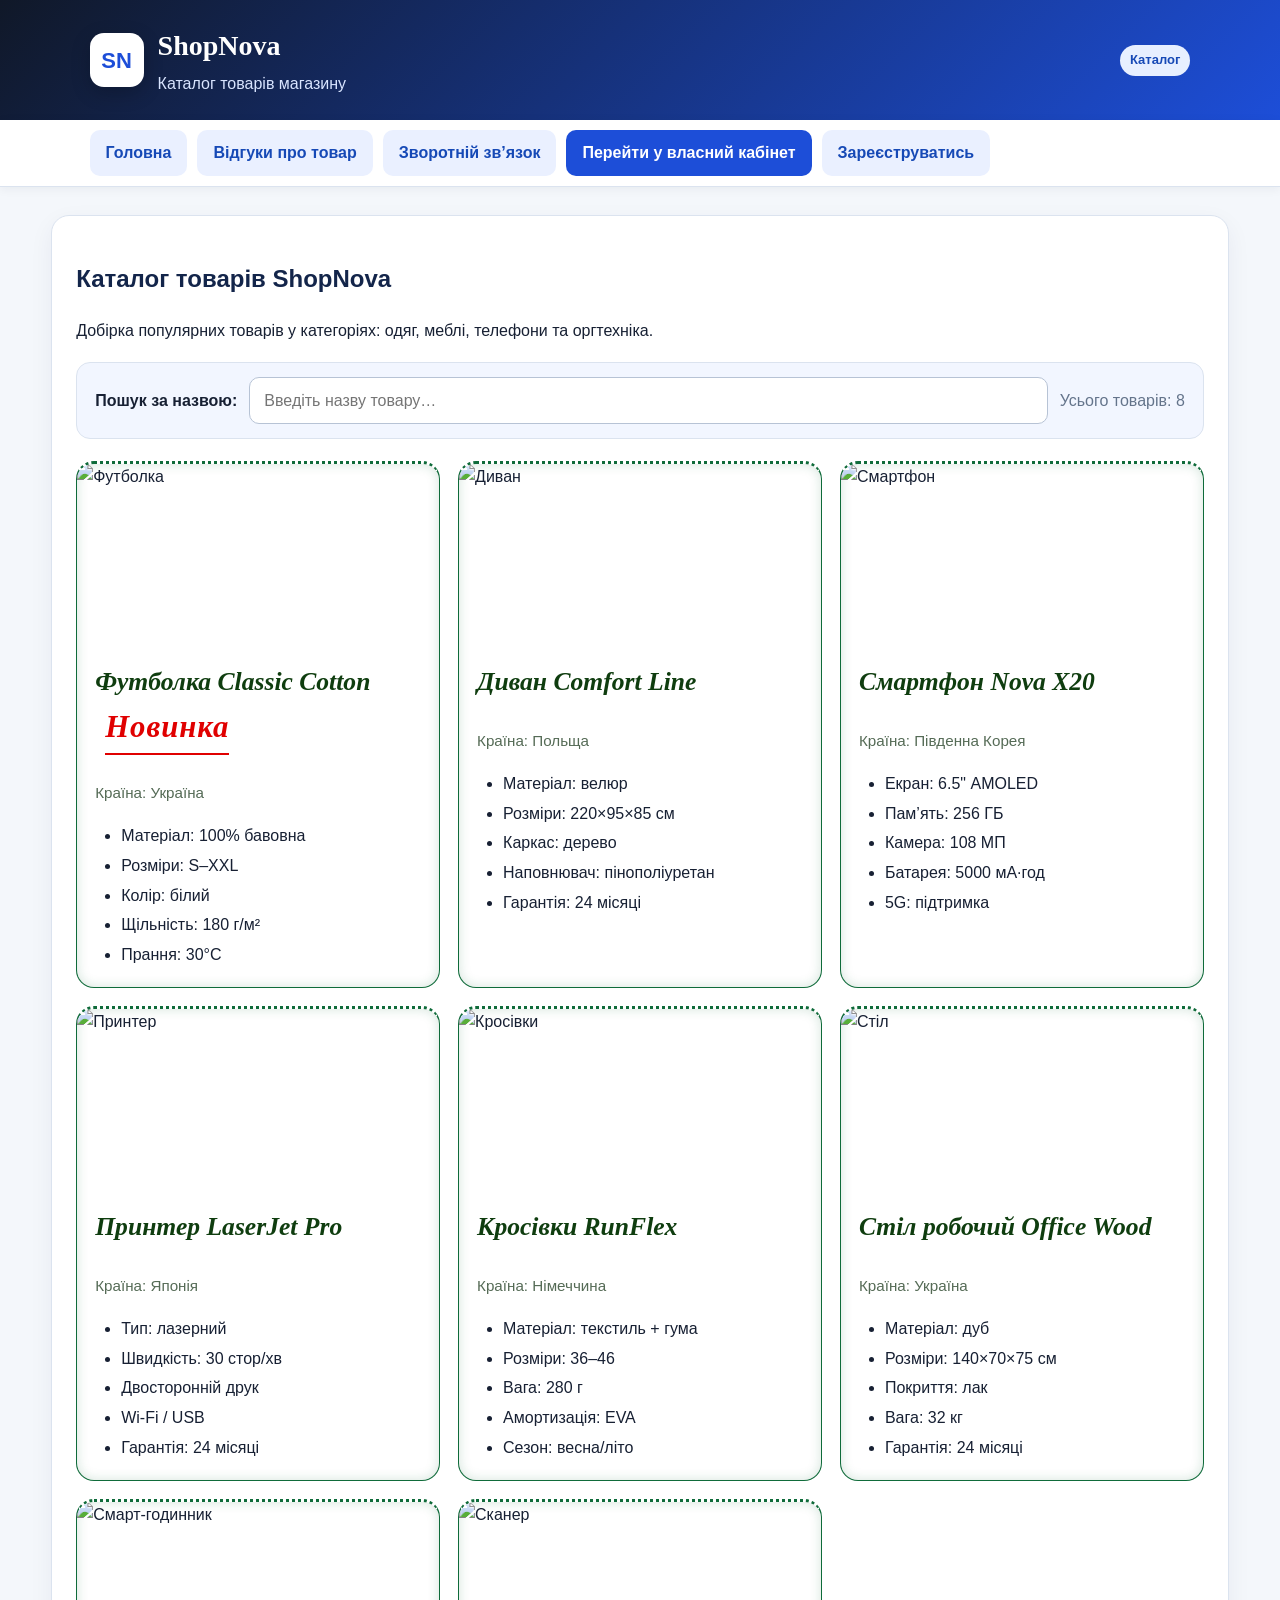
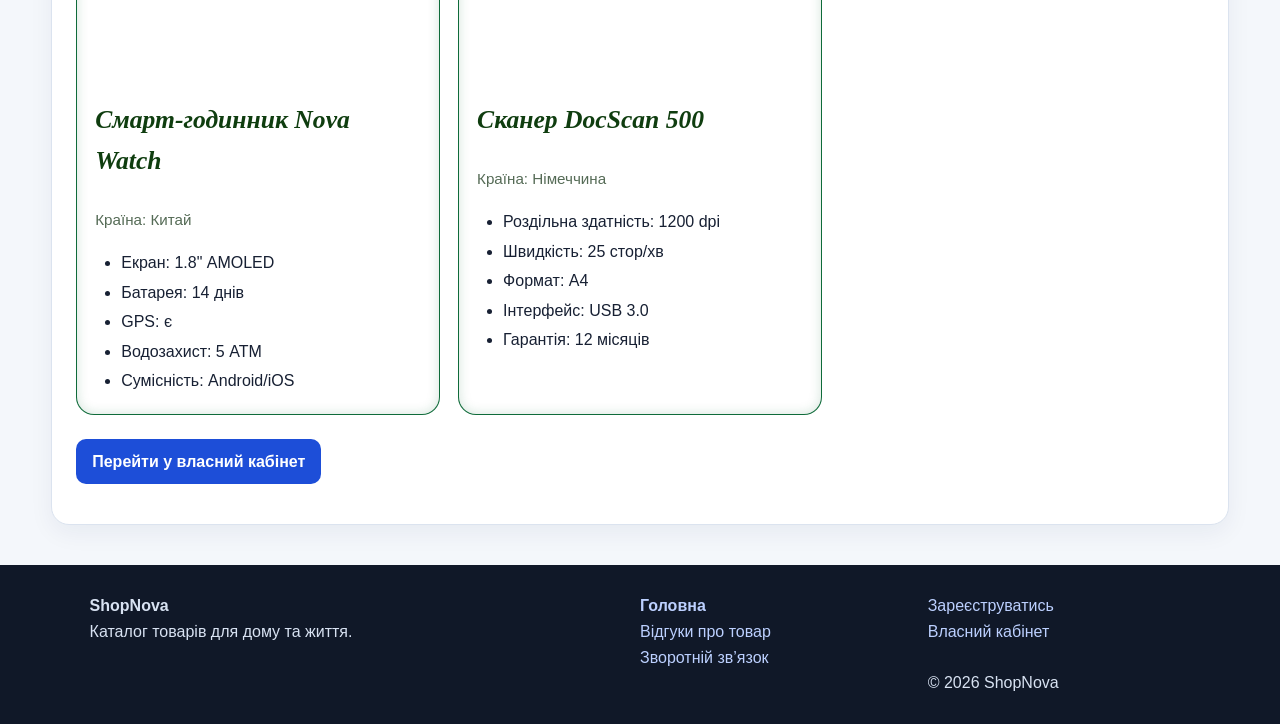
==== catalog.html @ 09ab659e "Add files via upload" ====
<!DOCTYPE html>
<html lang="uk">
<head>
    <meta charset="UTF-8">
    <meta name="viewport" content="width=device-width, initial-scale=1.0">
    <title>Каталог — ShopNova</title>
    <link rel="stylesheet" href="style.css">
    <style>
        .catalog-search {
            display: flex;
            align-items: center;
            gap: 12px;
            flex-wrap: wrap;
            margin: 18px 0 22px;
            padding: 14px 18px;
            background: #f2f6ff;
            border: 1px solid #dbe3ef;
            border-radius: 14px;
        }

            .catalog-search label {
                font-weight: 700;
                margin: 0;
            }

            .catalog-search input {
                flex: 1 1 260px;
                min-width: 200px;
                padding: 10px 14px;
                border: 1px solid #b7c3d5;
                border-radius: 10px;
                font: inherit;
            }

                .catalog-search input:focus {
                    outline: none;
                    border-color: #1d4ed8;
                    box-shadow: 0 0 0 3px rgba(29, 78, 216, .15);
                }

        .new-label {
            display: inline-block;
            margin-left: 10px;
            color: #e00000;
            font-weight: 800;
            font-size: 1.2em;
            letter-spacing: 1px;
            white-space: nowrap;
            vertical-align: middle;
            border-bottom: 2px solid #e00000;
            padding-bottom: 1px;
        }

        .project.hidden {
            display: none;
        }

        .no-results {
            grid-column: 1 / -1;
            padding: 24px;
            text-align: center;
            background: #fff5f5;
            border: 1px dashed #e0a0a0;
            border-radius: 14px;
            color: #b00020;
            font-weight: 700;
        }
    </style>
</head>
<body>

    <header>
        <div class="brand">
            <div class="logo">SN</div>
            <div>
                <h1>ShopNova</h1>
                <p>Каталог товарів магазину</p>
            </div>
        </div>
        <span class="pill">Каталог</span>
    </header>

    <nav aria-label="Навігація">
        <a href="index.html">Головна</a>
        <a href="catalog.html" class="active-page">Каталог</a>
        <a href="reviews.html">Відгуки про товар</a>
        <a href="feedback.html">Зворотній зв’язок</a>
        <a class="btn primary" href="cabinet.html">Перейти у власний кабінет</a>
        <a class="btn" href="register.html">Зареєструватись</a>
    </nav>

    <main class="full">
        <article>
            <h2>Каталог товарів ShopNova</h2>
            <p class="lead">
                Добірка популярних товарів у категоріях: одяг, меблі,
                телефони та оргтехніка.
            </p>

            <div class="catalog-search">
                <label for="catalogSearch">Пошук за назвою:</label>
                <input id="catalogSearch" type="search" placeholder="Введіть назву товару…" autocomplete="off">
                <span id="searchCount" class="muted"></span>
            </div>

            <div class="project-grid">

                <section class="project">
                    <img src="https://images.unsplash.com/photo-1521572163474-6864f9cf17ab?auto=format&fit=crop&w=1000&q=80" alt="Футболка">
                    <div class="content">
                        <h3 data-new="true">Футболка Classic Cotton</h3>
                        <p class="country">Країна: Україна</p>
                        <ul>
                            <li>Матеріал: 100% бавовна</li>
                            <li>Розміри: S–XXL</li>
                            <li>Колір: білий</li>
                            <li>Щільність: 180 г/м²</li>
                            <li>Прання: 30°C</li>
                        </ul>
                    </div>
                </section>

                <section class="project">
                    <img src="https://images.unsplash.com/photo-1555041469-a586c61ea9bc?auto=format&fit=crop&w=1000&q=80" alt="Диван">
                    <div class="content">
                        <h3>Диван Comfort Line</h3>
                        <p class="country">Країна: Польща</p>
                        <ul>
                            <li>Матеріал: велюр</li>
                            <li>Розміри: 220×95×85 см</li>
                            <li>Каркас: дерево</li>
                            <li>Наповнювач: пінополіуретан</li>
                            <li>Гарантія: 24 місяці</li>
                        </ul>
                    </div>
                </section>

                <section class="project">
                    <img src="https://images.unsplash.com/photo-1511707171634-5f897ff02aa9?auto=format&fit=crop&w=1000&q=80" alt="Смартфон">
                    <div class="content">
                        <h3>Смартфон Nova X20</h3>
                        <p class="country">Країна: Південна Корея</p>
                        <ul>
                            <li>Екран: 6.5" AMOLED</li>
                            <li>Пам’ять: 256 ГБ</li>
                            <li>Камера: 108 МП</li>
                            <li>Батарея: 5000 мА·год</li>
                            <li>5G: підтримка</li>
                        </ul>
                    </div>
                </section>

                <section class="project">
                    <img src="https://images.unsplash.com/photo-1612815154858-60aa4c59eaa6?auto=format&fit=crop&w=1000&q=80" alt="Принтер">
                    <div class="content">
                        <h3>Принтер LaserJet Pro</h3>
                        <p class="country">Країна: Японія</p>
                        <ul>
                            <li>Тип: лазерний</li>
                            <li>Швидкість: 30 стор/хв</li>
                            <li>Двосторонній друк</li>
                            <li>Wi-Fi / USB</li>
                            <li>Гарантія: 24 місяці</li>
                        </ul>
                    </div>
                </section>

                <section class="project">
                    <img src="https://images.unsplash.com/photo-1542291026-7eec264c27ff?auto=format&fit=crop&w=1000&q=80" alt="Кросівки">
                    <div class="content">
                        <h3>Кросівки RunFlex</h3>
                        <p class="country">Країна: Німеччина</p>
                        <ul>
                            <li>Матеріал: текстиль + гума</li>
                            <li>Розміри: 36–46</li>
                            <li>Вага: 280 г</li>
                            <li>Амортизація: EVA</li>
                            <li>Сезон: весна/літо</li>
                        </ul>
                    </div>
                </section>

                <section class="project">
                    <img src="https://images.unsplash.com/photo-1587829741301-dc798b83add3?auto=format&fit=crop&w=1000&q=80" alt="Стіл">
                    <div class="content">
                        <h3>Стіл робочий Office Wood</h3>
                        <p class="country">Країна: Україна</p>
                        <ul>
                            <li>Матеріал: дуб</li>
                            <li>Розміри: 140×70×75 см</li>
                            <li>Покриття: лак</li>
                            <li>Вага: 32 кг</li>
                            <li>Гарантія: 24 місяці</li>
                        </ul>
                    </div>
                </section>

                <section class="project">
                    <img src="https://images.unsplash.com/photo-1523275335684-37898b6baf30?auto=format&fit=crop&w=1000&q=80" alt="Смарт-годинник">
                    <div class="content">
                        <h3>Смарт-годинник Nova Watch</h3>
                        <p class="country">Країна: Китай</p>
                        <ul>
                            <li>Екран: 1.8" AMOLED</li>
                            <li>Батарея: 14 днів</li>
                            <li>GPS: є</li>
                            <li>Водозахист: 5 ATM</li>
                            <li>Сумісність: Android/iOS</li>
                        </ul>
                    </div>
                </section>

                <section class="project">
                    <img src="https://images.unsplash.com/photo-1587829741301-dc798b83add3?auto=format&fit=crop&w=1000&q=80" alt="Сканер">
                    <div class="content">
                        <h3>Сканер DocScan 500</h3>
                        <p class="country">Країна: Німеччина</p>
                        <ul>
                            <li>Роздільна здатність: 1200 dpi</li>
                            <li>Швидкість: 25 стор/хв</li>
                            <li>Формат: A4</li>
                            <li>Інтерфейс: USB 3.0</li>
                            <li>Гарантія: 12 місяців</li>
                        </ul>
                    </div>
                </section>

            </div>

            <p style="margin-top: 24px">
                <a class="btn primary" href="cabinet.html">Перейти у власний кабінет</a>
            </p>
        </article>
    </main>

    <footer>
        <div class="footer-grid">
            <div>
                <strong>ShopNova</strong><br>
                Каталог товарів для дому та життя.
            </div>
            <div>
                <a href="index.html">Головна</a><br>
                <a href="reviews.html">Відгуки про товар</a><br>
                <a href="feedback.html">Зворотній зв’язок</a>
            </div>
            <div>
                <a href="register.html">Зареєструватись</a><br>
                <a href="cabinet.html">Власний кабінет</a><br><br>
                © 2026 ShopNova
            </div>
        </div>
    </footer>

    <script>(function () {
            const newTitles = document.querySelectorAll('h3[data-new="true"]');

            newTitles.forEach(h3 => {
                const span = document.createElement("span");
                span.className = "new-label";
                span.setAttribute("aria-label", "Новинка");
                h3.appendChild(span);

                const text = "Новинка!";
                let i = 0;

                setTimeout(function type() {
                    if (i <= text.length) {
                        span.textContent = text.slice(0, i);
                        i++;
                        setTimeout(type, 140);
                    }
                }, 600);
            });

            const searchInput = document.getElementById("catalogSearch");
            const searchCount = document.getElementById("searchCount");
            const grid = document.querySelector(".project-grid");

            if (!searchInput || !grid) return;

            const projects = Array.from(grid.querySelectorAll(".project"));

            function applySearch() {
                const query = searchInput.value.trim().toLowerCase();

                const old = grid.querySelector(".no-results");
                if (old) old.remove();

                let visible = 0;

                projects.forEach(p => {
                    const title = (p.querySelector("h3")?.textContent || "").toLowerCase();
                    const match = title.includes(query);
                    p.classList.toggle("hidden", !match);
                    if (match) visible++;
                });

                searchCount.textContent = query
                    ? `Знайдено: ${visible} з ${projects.length}`
                    : `Усього товарів: ${projects.length}`;

                if (visible === 0) {
                    const empty = document.createElement("div");
                    empty.className = "no-results";
                    empty.textContent = "За запитом «" + searchInput.value.trim() + "» товарів не знайдено.";
                    grid.appendChild(empty);
                }
            }

            searchInput.addEventListener("input", applySearch);
            applySearch();
        })();</script>

</body>
</html>
---- style.css ----
* {
    box-sizing: border-box;
}

html {
    scroll-behavior: smooth;
}

body {
    margin: 0;
    font-family: 'Segoe UI', Tahoma, sans-serif;
    background: #f4f7fb;
    color: #172033;
    line-height: 1.6;
}

a {
    color: #1456d9;
    text-decoration: none;
}

    a:hover {
        text-decoration: underline;
    }

    a[target="_blank"] {
        background: #e7efff;
        padding: 8px 14px;
        border-radius: 8px;
        font-weight: 700;
        color: #1649b6;
    }

        a[target="_blank"]::after {
            content: " ↗";
            font-size: 12px;
        }

    a[href*="index"] {
        font-weight: 700;
    }

    a[href*="catalog"] {
        color: #0f6b3a;
    }

nav a {
    display: inline-block;
    padding: 10px 16px;
    border-radius: 10px;
    background: #eaf0ff;
    color: #1649b6;
    font-weight: 700;
    transition: background 0.3s ease, color 0.3s ease;
}

    nav a:hover {
        background: #dbe7ff;
        text-decoration: none;
    }

.brand > div:last-child {
    display: flex;
    flex-direction: column;
    min-width: 0;
}

h2 + p {
    margin-top: 4px;
}

h3 ~ ul {
    padding-left: 26px;
}

header {
    background: linear-gradient(135deg, #101828, #1d4ed8);
    color: #fff;
    padding: 24px 7%;
    display: flex;
    justify-content: space-between;
    align-items: center;
    gap: 20px;
    flex-wrap: wrap;
    position: relative;
    min-height: 110px;
}

    header .brand {
        position: static;
        padding: 0;
        display: flex;
        align-items: center;
        gap: 14px;
        flex: 1 1 auto;
        min-width: 0;
        z-index: 1;
        animation: fadeInDown 0.8s ease;
    }

        header .brand h1,
        header .brand p {
            white-space: nowrap;
            overflow: hidden;
            text-overflow: ellipsis;
        }

    header .pill {
        flex: 0 0 auto;
        z-index: 2;
        white-space: nowrap;
    }

@keyframes fadeInDown {
    from {
        opacity: 0;
        transform: translateY(-20px);
    }

    to {
        opacity: 1;
        transform: translateY(0);
    }
}

.logo {
    width: 54px;
    height: 54px;
    border-radius: 14px;
    background: #fff;
    color: #1d4ed8;
    display: grid;
    place-items: center;
    font-weight: 800;
    font-size: 22px;
    box-shadow: 0 6px 20px rgba(0, 0, 0, .2);
    transition: transform 0.4s ease, background 0.4s ease, color 0.4s ease;
    flex: 0 0 auto;
}

    .logo:hover {
        transform: rotate(360deg) scale(1.1);
        background: #1d4ed8;
        color: #fff;
    }

    .logo:active {
        transform: rotate(180deg) scale(0.9);
    }

header h1 {
    margin: 0;
    font-size: 28px;
    font-family: 'Georgia', 'Times New Roman', serif;
}

header p {
    margin: 2px 0 0;
    color: #d9e5ff;
}

nav {
    background: #fff;
    border-bottom: 1px solid #dbe3ef;
    padding: 10px 7%;
    display: flex;
    gap: 10px;
    flex-wrap: wrap;
    position: sticky;
    top: 0;
    z-index: 10;
    box-shadow: 0 2px 10px rgba(23, 32, 51, .06);
}

.btn {
    display: inline-block;
    padding: 10px 16px;
    border-radius: 10px;
    background: #eaf0ff;
    color: #1649b6;
    font-weight: 700;
    border: none;
    cursor: pointer;
    font-family: inherit;
    font-size: inherit;
    transition: background 0.3s ease, color 0.3s ease, box-shadow 0.3s ease;
}

    .btn:hover {
        background: #dbe7ff;
        text-decoration: none;
        box-shadow: 0 4px 12px rgba(29, 78, 216, 0.25);
    }

    .btn.primary {
        background: #1d4ed8;
        color: #fff;
        animation: pulse 3s ease-in-out infinite;
    }

        .btn.primary:hover {
            background: #163bb0;
            color: #fff;
            text-decoration: none;
            box-shadow: 0 6px 18px rgba(29, 78, 216, 0.45);
        }

        .btn.primary:active {
            transform: scale(0.96);
        }

@keyframes pulse {
    0%, 100% {
        box-shadow: 0 0 0 0 rgba(29, 78, 216, 0.5);
    }

    50% {
        box-shadow: 0 0 0 10px rgba(29, 78, 216, 0);
    }
}

main {
    width: min(1180px, 92%);
    margin: 28px auto;
    display: grid;
    grid-template-columns: 2fr 1fr;
    gap: 22px;
}

.full {
    grid-template-columns: 1fr;
}

article,
aside,
.card,
.project {
    background: #fff;
    border: 1px solid #dbe3ef;
    border-radius: 18px;
    box-shadow: 0 8px 25px rgba(20, 40, 80, .06);
}

article,
aside {
    padding: 24px;
}

h2,
h3 {
    color: #13254a;
}

#goal {
    margin: 45px 0;
    padding: 35px;
    position: relative;
}

    #goal .hero h2 {
        font-family: 'Georgia', serif;
        color: hsl(220, 60%, 20%);
    }

    #goal::before {
        content: "👋 Вітаємо у ShopNova!";
        display: block;
        font-size: 20px;
        font-weight: 700;
        color: rgb(29, 78, 216);
        margin-bottom: 12px;
        letter-spacing: 0.5px;
    }

#types {
    padding: 35px 30px;
    margin: 45px 0;
    transition: transform 0.35s ease, box-shadow 0.35s ease;
    position: relative;
    z-index: 1;
}

    #types:hover {
        transform: translateY(-2%);
        box-shadow: 0 14px 35px rgba(20, 40, 80, 0.15);
    }

.hero {
    padding: 10px 0 8px;
}

    .hero h2 {
        font-size: 34px;
        margin: .2em 0;
    }

    .hero .lead {
        font-size: 18px;
        color: #46566f;
    }

.pill {
    display: inline-block;
    background: #e7efff;
    color: #1649b6;
    padding: 5px 10px;
    border-radius: 999px;
    font-size: 13px;
    font-weight: 700;
}

ol[type="i"] {
    padding-left: 26px;
}

    ol[type="i"] li {
        padding: 4px 0;
        transition: transform 0.3s ease, color 0.3s ease;
    }

        ol[type="i"] li:hover {
            transform: translateX(6px);
            color: #1d4ed8;
        }

ul {
    padding-left: 22px;
}

aside hr {
    border: none;
    border-top: 1px dashed #cbd5e1;
    margin: 18px 0;
}

.links {
    display: flex;
    gap: 10px;
    flex-wrap: wrap;
    margin-top: 16px;
}

.table-wrap {
    overflow: auto;
}

.founders {
    width: 100%;
    border-collapse: collapse;
    min-width: 820px;
}

    .founders caption {
        caption-side: top;
        font-size: 22px;
        font-weight: 800;
        padding: 14px;
        color: #13254a;
    }

    .founders th,
    .founders td {
        border: 1px solid #bcc8d8;
        padding: 10px;
        text-align: left;
    }

    .founders thead th {
        background: #dfe9ff;
    }

    .founders tbody tr:hover {
        background: #f2f6ff;
    }

    .founders tfoot td {
        background: #eef3fa;
        font-weight: 700;
    }

.merge-h {
    background: #f4edff;
}

.merge-v {
    background: #fff5db;
}

aside p::selection,
aside b::selection {
    background: #ffecb3;
    color: #0f3d0f;
}

aside h3 + p {
    transition: font-size 2s ease, background 2s ease;
}

    aside h3 + p:active {
        font-size: 110%;
        background: rgba(29, 78, 216, 0.08);
    }

.note {
    border-left: 5px solid #1d4ed8;
    padding: 12px 15px;
    background: #f2f6ff;
    border-radius: 10px;
}

.muted {
    color: #64748b;
}

footer {
    margin-top: 40px;
    background: #101828;
    color: #d8e2f2;
    padding: 28px 7%;
}

.footer-grid {
    display: grid;
    grid-template-columns: 2fr 1fr 1fr;
    gap: 25px;
}

footer a {
    color: #bcd0ff;
}

.review-grid {
    display: grid;
    grid-template-columns: repeat(auto-fit, minmax(260px, 1fr));
    gap: 18px;
}

.review {
    padding: 20px;
    border: 1px solid #dbe3ef;
    border-radius: 16px;
    background: #f8faff;
    transition: transform 0.35s ease, box-shadow 0.35s ease;
}

    .review:hover {
        transform: translateY(-6px);
        box-shadow: 0 12px 24px rgba(20, 40, 80, 0.12);
    }

    .review .stars {
        letter-spacing: 2px;
        color: #e1a500;
        font-size: 18px;
    }

.profile-card {
    display: grid;
    grid-template-columns: 120px 1fr;
    gap: 24px;
    align-items: center;
}

.avatar {
    width: 110px;
    height: 110px;
    border-radius: 50%;
    background: #e7efff;
    color: #1649b6;
    display: grid;
    place-items: center;
    font-size: 34px;
    font-weight: 800;
}

.account-box {
    display: grid;
    grid-template-columns: repeat(auto-fit, minmax(220px, 1fr));
    gap: 16px;
    margin-top: 20px;
}

.stat {
    padding: 18px;
    border-radius: 14px;
    background: #f2f6ff;
    border: 1px solid #dbe3ef;
    transition: transform 0.3s ease;
}

    .stat:hover {
        transform: scale(1.04);
    }

    .stat strong {
        display: block;
        font-size: 26px;
        color: #163f91;
    }

.register-note {
    padding: 14px 16px;
    background: #f7f3ff;
    border-left: 5px solid #7c3aed;
    border-radius: 10px;
}

.project-grid {
    display: grid;
    grid-template-columns: repeat(auto-fit, minmax(280px, 1fr));
    gap: 18px;
}

.project {
    overflow: hidden;
    position: relative;
    border: 1px solid #0f6b3a;
    border-top: 3px dotted #0f6b3a;
    box-shadow: inset 0 0 12px rgba(15, 107, 58, 0.18);
    transition: box-shadow 0.35s ease, transform 0.35s ease;
}

    .project:hover {
        box-shadow: inset 0 0 22px rgba(15, 107, 58, 0.35);
        transform: translateY(-4px);
    }

    .project img {
        width: 100%;
        height: 180px;
        object-fit: cover;
        display: block;
        transition: filter 0.6s ease, transform 0.6s ease;
        filter: saturate(1) contrast(1);
    }

        .project img:hover {
            filter: sepia(0.85) contrast(1.15) brightness(0.9) saturate(0.6);
            transform: scale(1.03);
        }

    .project .content {
        padding: 18px;
    }

    .project h3 {
        font-weight: 900;
        font-size: 1.6em;
        font-style: italic;
        font-family: 'Georgia', serif;
        color: #0f3d0f;
        margin-top: 0;
    }

    .project .country {
        font-weight: 400;
        font-size: 0.95em;
        font-style: normal;
        color: #556b56;
        font-family: 'Segoe UI', sans-serif;
    }

    .project ul {
        margin-bottom: 0;
    }

        .project ul li {
            padding: 2px 0;
        }

    .project a:visited,
    main a:visited {
        color: #0f6b3a;
    }

#feedbackForm {
    display: flex;
    flex-flow: column nowrap;
    justify-content: flex-start;
    align-items: stretch;
    gap: 18px;
}

    #feedbackForm fieldset {
        border: 1px solid #aebbd0;
        border-radius: 14px;
        padding: 20px;
        display: flex;
        flex-flow: column wrap;
        gap: 12px;
    }

    #feedbackForm legend {
        padding: 0 10px;
        font-weight: 800;
        color: #163f91;
    }

    #feedbackForm .grid2 {
        display: flex;
        flex-flow: row wrap;
        gap: 16px;
        align-items: flex-start;
    }

        #feedbackForm .grid2 .field {
            flex: 1 1 45%;
            min-width: 220px;
        }

    #feedbackForm .field {
        order: 0;
        flex-grow: 1;
        flex-shrink: 1;
        align-self: stretch;
    }

    #feedbackForm label {
        font-weight: 700;
        display: block;
        margin-bottom: 6px;
    }

    #feedbackForm .field input,
    #feedbackForm .field select,
    #feedbackForm .field textarea {
        width: 100%;
        border: 1px solid #b7c3d5;
        border-radius: 10px;
        padding: 11px;
        font: inherit;
        background: #fff;
        transition: border-color 0.3s ease, box-shadow 0.3s ease;
    }

        #feedbackForm .field input:focus,
        #feedbackForm .field select:focus,
        #feedbackForm .field textarea:focus {
            outline: none;
            border-color: #1d4ed8;
            box-shadow: 0 0 0 3px rgba(29, 78, 216, 0.15);
        }

    #feedbackForm .field textarea {
        height: 170px;
        min-height: 120px;
        max-height: 170px;
        resize: vertical;
    }

    #feedbackForm .actions {
        display: flex;
        gap: 12px;
        flex-wrap: wrap;
        justify-content: flex-start;
        align-items: center;
    }

        #feedbackForm .actions button:first-child {
            order: -1;
            flex-grow: 2;
        }

        #feedbackForm .actions button:last-child {
            order: 1;
            flex-grow: 1;
            align-self: center;
        }

form {
    display: grid;
    gap: 18px;
}

fieldset {
    border: 1px solid #aebbd0;
    border-radius: 14px;
    padding: 20px;
}

legend {
    padding: 0 10px;
    font-weight: 800;
    color: #163f91;
}

label {
    font-weight: 700;
    display: block;
    margin-bottom: 6px;
}

.field input,
.field select,
.field textarea {
    width: 100%;
    border: 1px solid #b7c3d5;
    border-radius: 10px;
    padding: 11px;
    font: inherit;
    background: #fff;
}

    .field input:focus,
    .field select:focus,
    .field textarea:focus {
        outline: none;
        border-color: #1d4ed8;
        box-shadow: 0 0 0 3px rgba(29, 78, 216, 0.15);
    }

.field textarea {
    width: 100%;
    min-width: 100%;
    max-width: 100%;
    height: 170px;
    min-height: 120px;
    max-height: 170px;
    resize: vertical;
}

#details,
#review-text {
    overflow-y: auto;
    overflow-x: hidden;
}

.grid2 {
    display: grid;
    grid-template-columns: 1fr 1fr;
    gap: 16px;
}

.check-list {
    display: grid;
    gap: 8px;
}

    .check-list label {
        font-weight: 400;
        margin: 0;
    }

.actions {
    display: flex;
    gap: 12px;
    flex-wrap: wrap;
}

.active-page {
    display: none !important;
}

@media (max-width: 800px) {
    main {
        grid-template-columns: 1fr;
        margin-top: 28px;
    }

    .grid2,
    .footer-grid {
        grid-template-columns: 1fr;
    }

    header {
        padding: 20px 4%;
        min-height: auto;
    }

        header .brand {
            position: static;
            padding: 0;
            flex-wrap: wrap;
        }

            header .brand h1,
            header .brand p {
                white-space: normal;
            }

        header .pill {
            white-space: normal;
        }

    nav {
        padding: 10px 4%;
    }
}

@media (max-width: 650px) {
    .profile-card {
        grid-template-columns: 1fr;
    }
}

@media (max-width: 768px) {
    body {
        padding-right: 84px;
    }

    nav {
        position: fixed;
        top: 0;
        right: 0;
        bottom: 0;
        left: auto;
        width: 84px;
        height: 100vh;
        flex-direction: column;
        flex-wrap: nowrap;
        align-items: stretch;
        gap: 8px;
        padding: 14px 8px;
        border-bottom: none;
        border-left: 1px solid #dbe3ef;
        box-shadow: -4px 0 18px rgba(23, 32, 51, .08);
        overflow-y: auto;
        z-index: 50;
    }

        nav a,
        nav .btn {
            display: block;
            width: 100%;
            text-align: center;
            padding: 10px 6px;
            font-size: 13px;
            line-height: 1.2;
            word-break: break-word;
        }

    header {
        padding-right: calc(7% + 84px);
    }
}

@media (min-width: 769px) {
    body {
        padding-right: 0;
    }

    nav {
        position: sticky;
        top: 0;
        right: auto;
        bottom: auto;
        left: auto;
        width: auto;
        height: auto;
        flex-direction: row;
        flex-wrap: wrap;
    }
}
@import url('file:///D:\лаби (III курс)\фронтенд_лаб5\style.css');
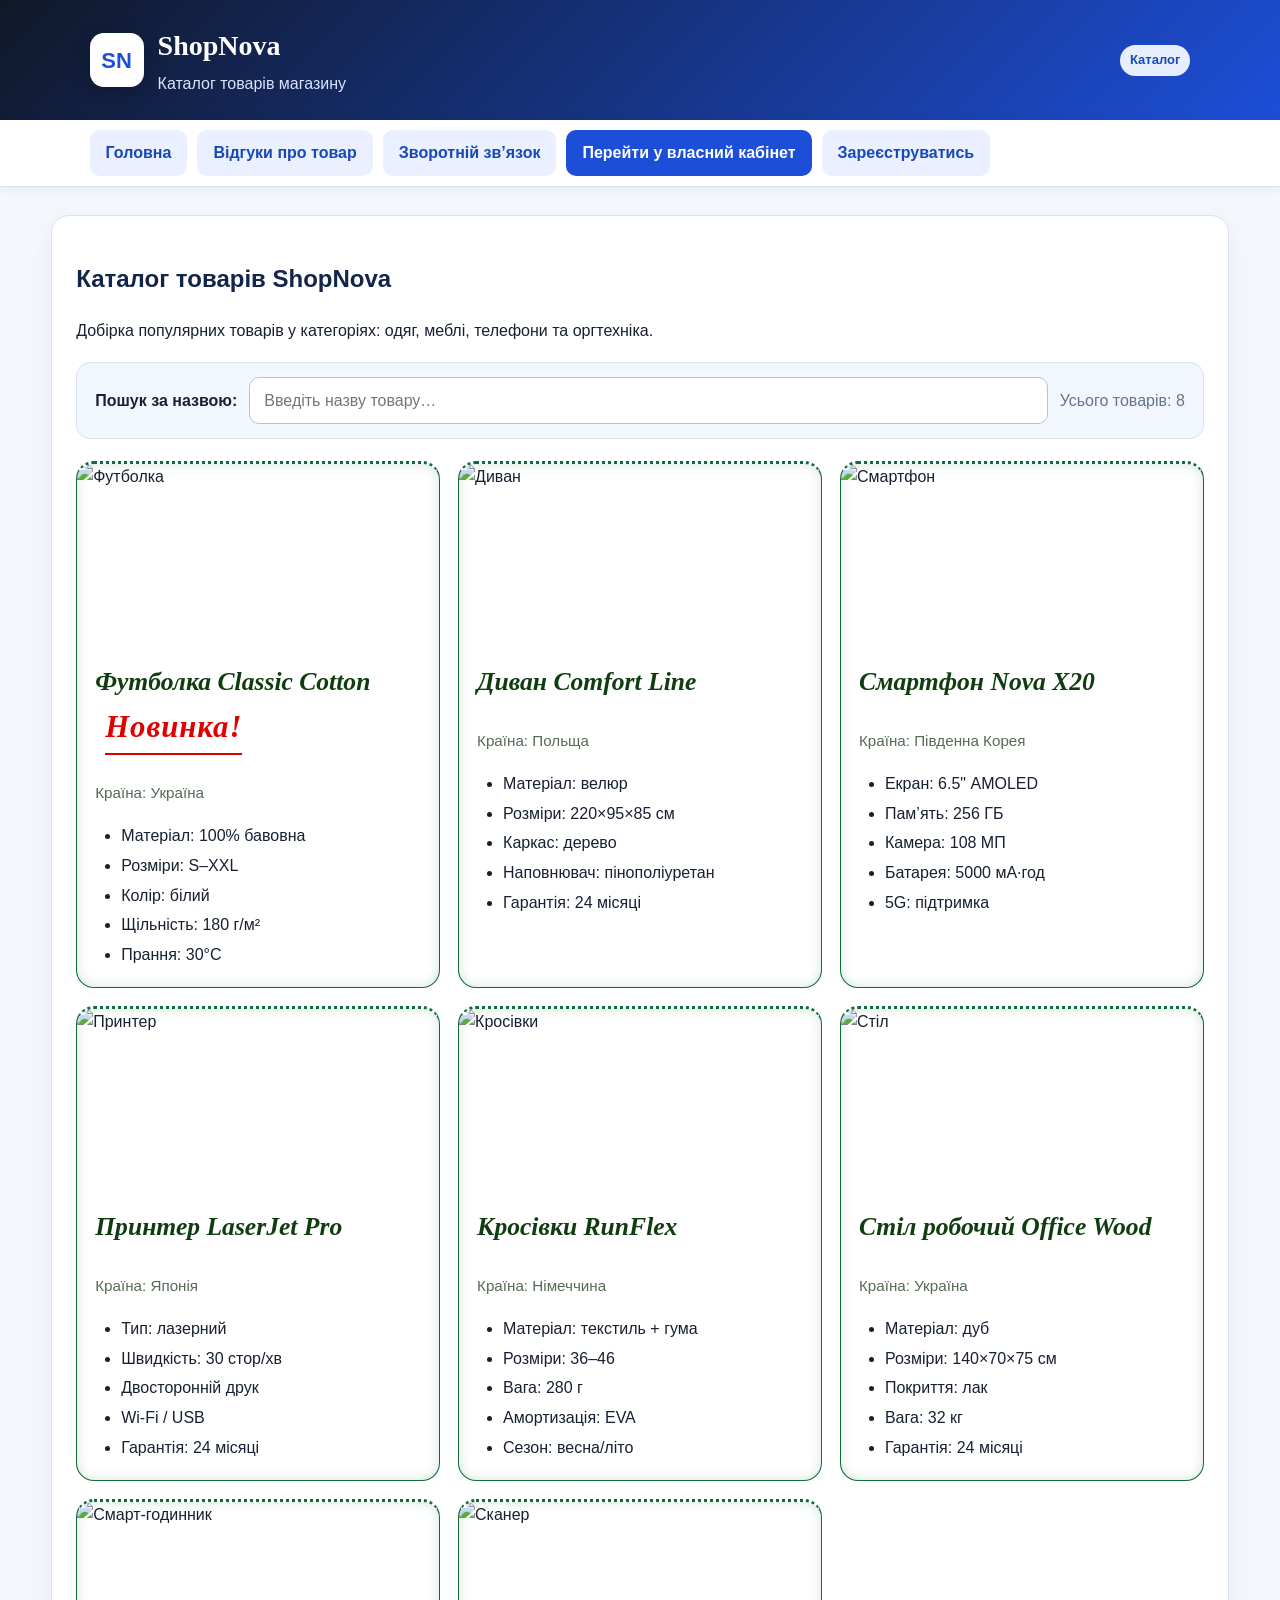
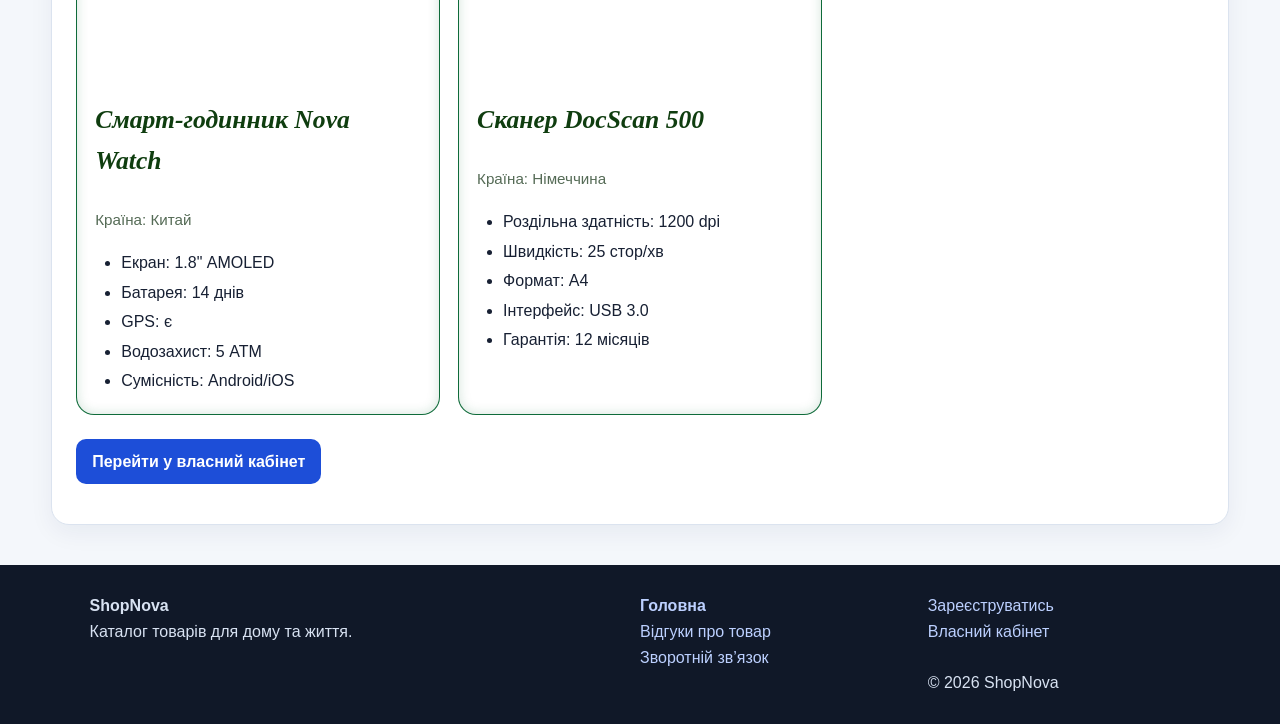
==== commit a0bf0843: "Refactor catalog search input and styles" ====
--- a/catalog.html
+++ b/catalog.html
@@ -1,3 +1,4 @@
+
 <!DOCTYPE html>
 <html lang="uk">
 <head>
@@ -18,25 +19,25 @@
             border-radius: 14px;
         }
 
-            .catalog-search label {
-                font-weight: 700;
-                margin: 0;
-            }
-
-            .catalog-search input {
-                flex: 1 1 260px;
-                min-width: 200px;
-                padding: 10px 14px;
-                border: 1px solid #b7c3d5;
-                border-radius: 10px;
-                font: inherit;
-            }
-
-                .catalog-search input:focus {
-                    outline: none;
-                    border-color: #1d4ed8;
-                    box-shadow: 0 0 0 3px rgba(29, 78, 216, .15);
-                }
+        .catalog-search label {
+            font-weight: 700;
+            margin: 0;
+        }
+
+        .catalog-search input {
+            flex: 1 1 260px;
+            min-width: 200px;
+            padding: 10px 14px;
+            border: 1px solid #b7c3d5;
+            border-radius: 10px;
+            font: inherit;
+        }
+
+        .catalog-search input:focus {
+            outline: none;
+            border-color: #1d4ed8;
+            box-shadow: 0 0 0 3px rgba(29, 78, 216, .15);
+        }
 
         .new-label {
             display: inline-block;
@@ -99,7 +100,13 @@
 
             <div class="catalog-search">
                 <label for="catalogSearch">Пошук за назвою:</label>
-                <input id="catalogSearch" type="search" placeholder="Введіть назву товару…" autocomplete="off">
+                <input
+                    id="catalogSearch"
+                    type="search"
+                    placeholder="Введіть назву товару…"
+                    autocomplete="off"
+                    onfocus="this.style.backgroundColor='#f8fbff'"
+                    onblur="this.style.backgroundColor='#fff'">
                 <span id="searchCount" class="muted"></span>
             </div>
 
@@ -252,7 +259,8 @@
         </div>
     </footer>
 
-    <script>(function () {
+    <script>
+        (function () {
             const newTitles = document.querySelectorAll('h3[data-new="true"]');
 
             newTitles.forEach(h3 => {
@@ -309,8 +317,14 @@
             }
 
             searchInput.addEventListener("input", applySearch);
+
+            searchInput.onchange = function () {
+                searchInput.style.borderColor = "green";
+            };
+
             applySearch();
-        })();</script>
+        })();
+    </script>
 
 </body>
-</html>+</html>
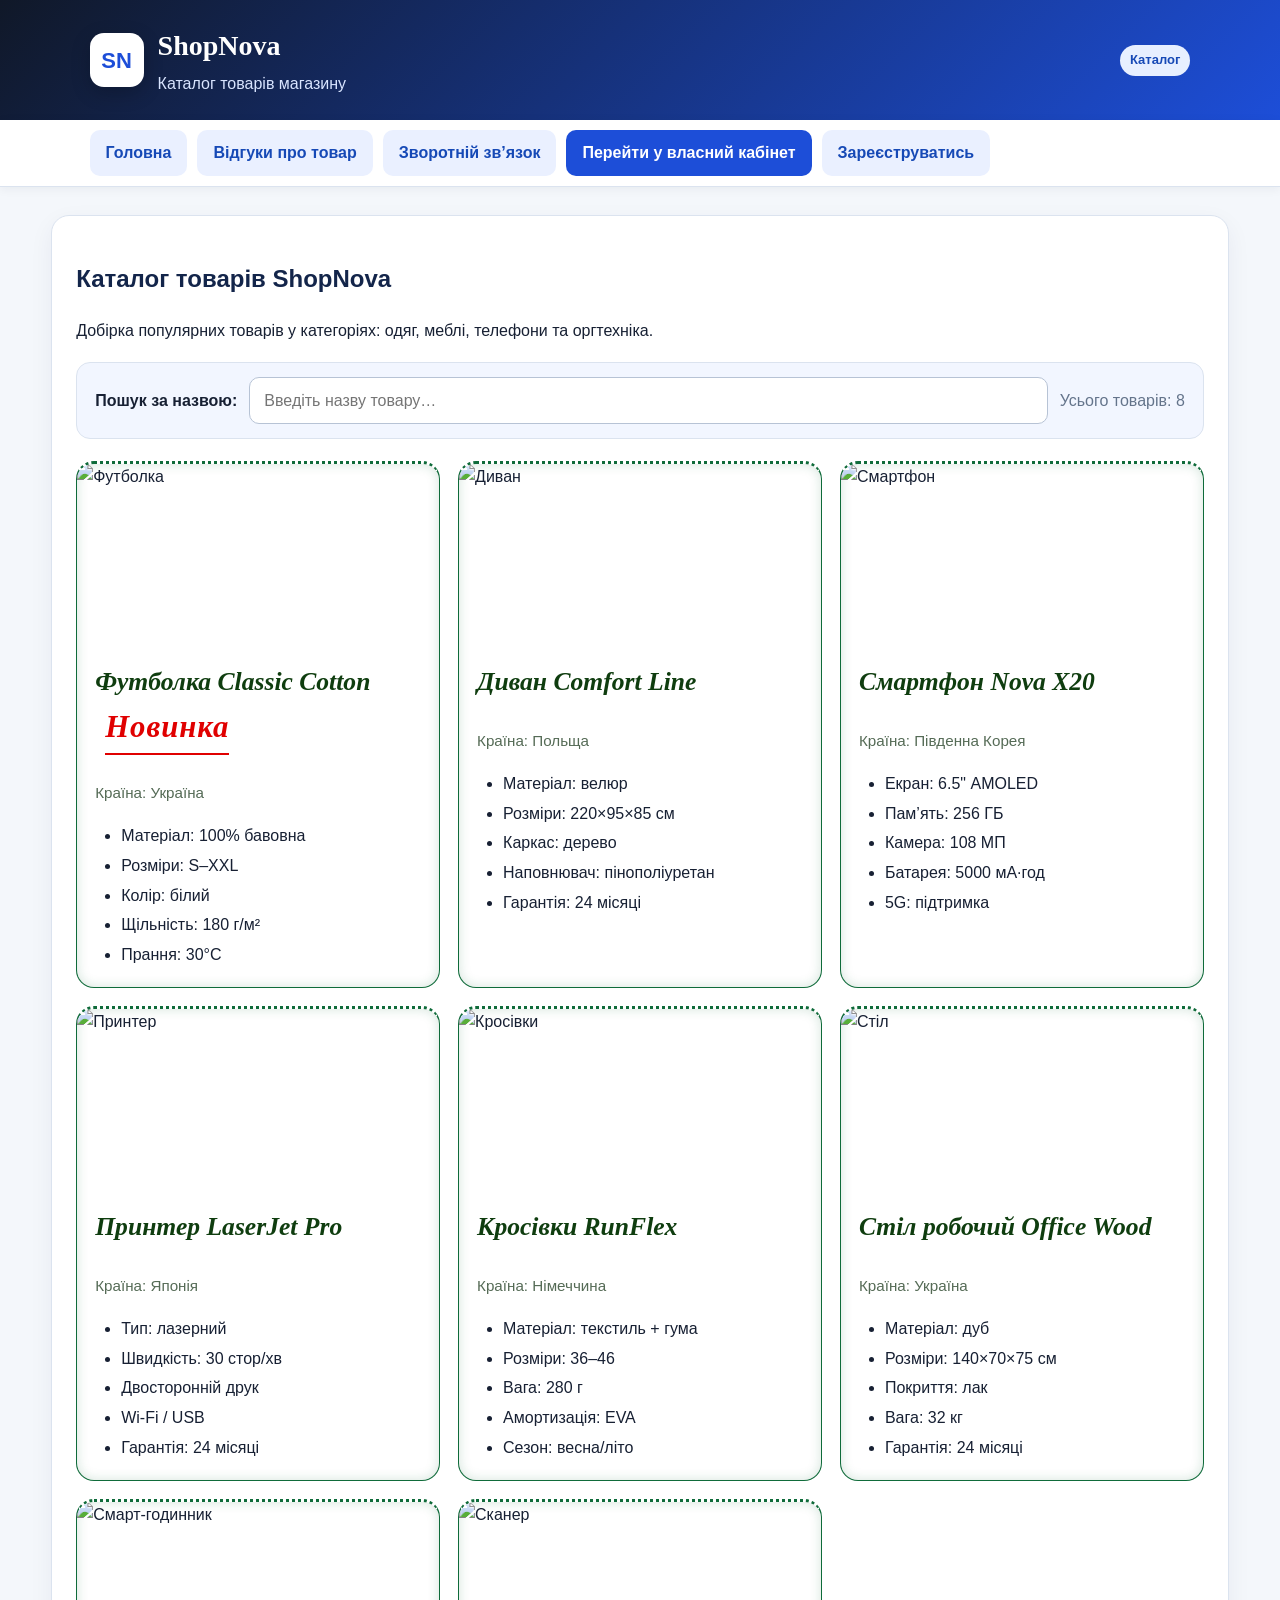
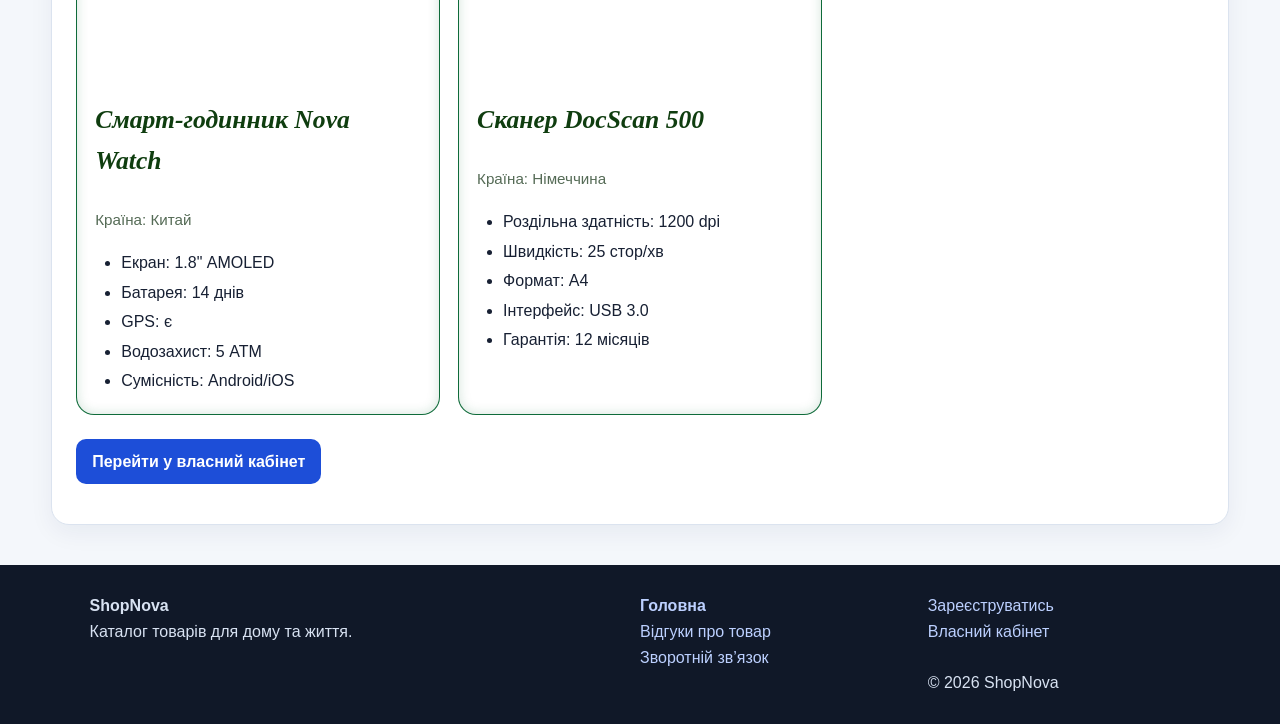
==== commit 172d2d8b: "Update catalog.html Refactor search input and project retrieval logic in catalog.html." ====
--- a/catalog.html
+++ b/catalog.html
@@ -100,13 +100,12 @@
 
             <div class="catalog-search">
                 <label for="catalogSearch">Пошук за назвою:</label>
-                <input
-                    id="catalogSearch"
-                    type="search"
-                    placeholder="Введіть назву товару…"
-                    autocomplete="off"
-                    onfocus="this.style.backgroundColor='#f8fbff'"
-                    onblur="this.style.backgroundColor='#fff'">
+                <input id="catalogSearch"
+                       type="search"
+                       placeholder="Введіть назву товару…"
+                       autocomplete="off"
+                       onfocus="this.style.backgroundColor='#f8fbff'"
+                       onblur="this.style.backgroundColor='#fff'">
                 <span id="searchCount" class="muted"></span>
             </div>
 
@@ -287,13 +286,13 @@
 
             if (!searchInput || !grid) return;
 
-            const projects = Array.from(grid.querySelectorAll(".project"));
+            // Отримання карток товарів за назвою класу project.
+            const projects = Array.from(grid.getElementsByClassName("project"));
 
             function applySearch() {
                 const query = searchInput.value.trim().toLowerCase();
 
                 const old = grid.querySelector(".no-results");
-                if (old) old.remove();
 
                 let visible = 0;
 
@@ -312,7 +311,15 @@
                     const empty = document.createElement("div");
                     empty.className = "no-results";
                     empty.textContent = "За запитом «" + searchInput.value.trim() + "» товарів не знайдено.";
-                    grid.appendChild(empty);
+
+                    // replaceWith() замінює попереднє повідомлення новим.
+                    if (old) {
+                        old.replaceWith(empty);
+                    } else {
+                        grid.appendChild(empty);
+                    }
+                } else if (old) {
+                    old.remove();
                 }
             }
 
